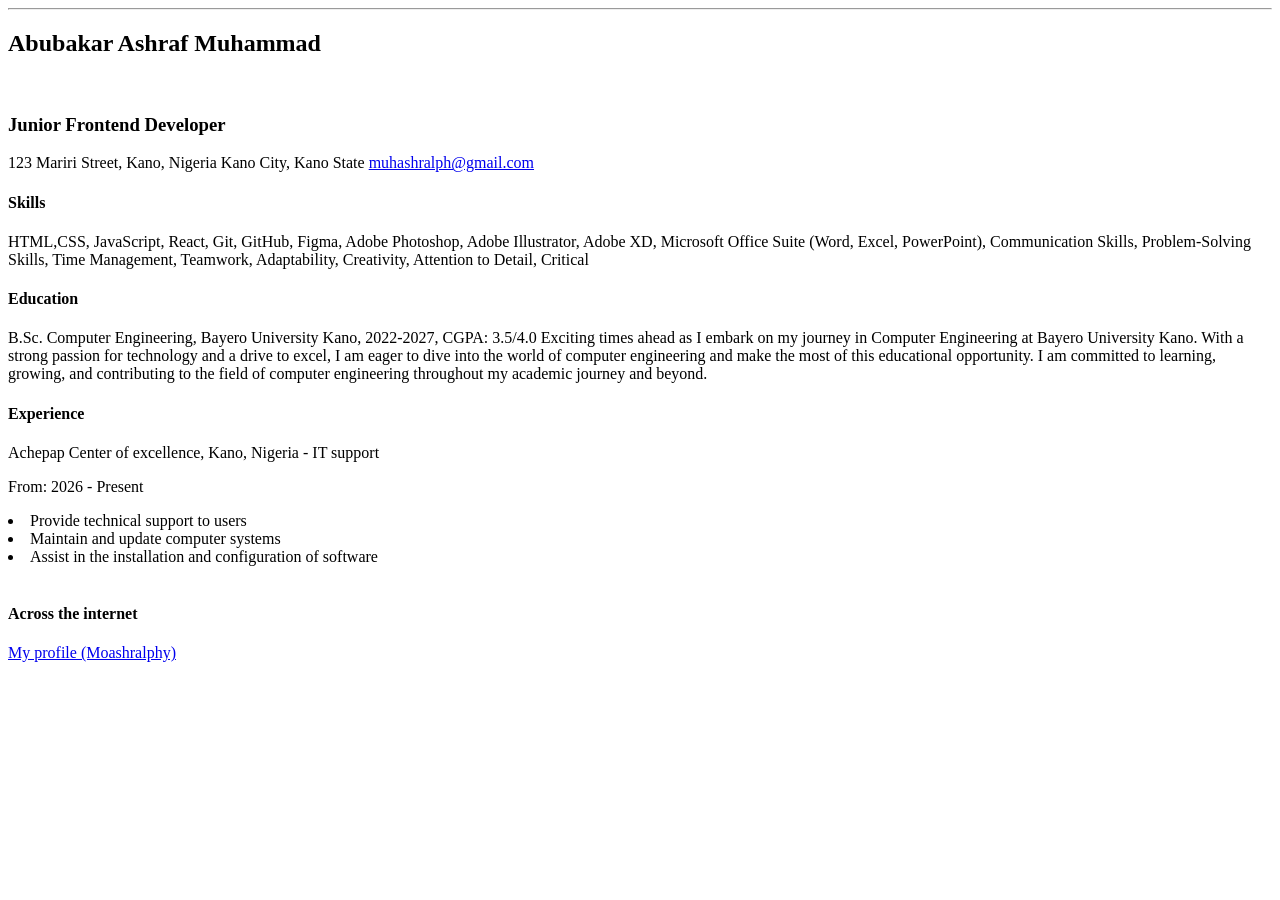
==== Curriculum Vitae.html @ b7cb78ca "Update project structure: add CV file and remove old web files - Added Curriculum Vitae.html and VSC" ====
<!DOCTYPE html>
<html lang="en">
<head>
    <meta charset="UTF-8">
    <meta name="viewport" content="width=device-width, initial-scale=1.0">
    <title>Curriculum Vitae</title>
</head>
<body>
    <hr>
    <h2>Abubakar Ashraf Muhammad</h2>
    <br>

    <h3>Junior Frontend Developer</h3>

        123 Mariri Street, Kano, Nigeria
        Kano City, Kano State
        <a href="mailto:muhashralph@gmail.com">muhashralph@gmail.com</a>

    
    <br>
    <h4>Skills</h4>
    HTML,CSS, JavaScript, React, Git, GitHub, Figma, Adobe Photoshop, Adobe Illustrator, Adobe XD, Microsoft Office Suite (Word, Excel, PowerPoint), Communication Skills, Problem-Solving Skills, Time Management, Teamwork, Adaptability, Creativity, Attention to Detail, Critical
    <br>

    <h4>Education</h4>
    
        B.Sc. Computer Engineering, Bayero University Kano,
        2022-2027, 
        CGPA: 3.5/4.0
        Exciting times ahead as I embark on my journey in Computer Engineering at Bayero University Kano. With a strong passion for technology and a drive to excel, I am eager to dive into the world of computer engineering and make the most of this educational opportunity. I am committed to learning, growing, and contributing to the field of computer engineering throughout my academic journey and beyond.
    <br>
    <h4>Experience</h4>
    
    Achepap Center of excellence, Kano, Nigeria - IT support
    <p>From: 2026 - Present</p>
    <list>
        <li>Provide technical support to users</li>
        <li>Maintain and update computer systems</li>
        <li>Assist in the installation and configuration of software</li>
    </list>
<br>
    <h4> Across the internet</h4>
    <a href="https://github.com/Moashralphy"> My profile (Moashralphy)</a>

    
</body>
</html>
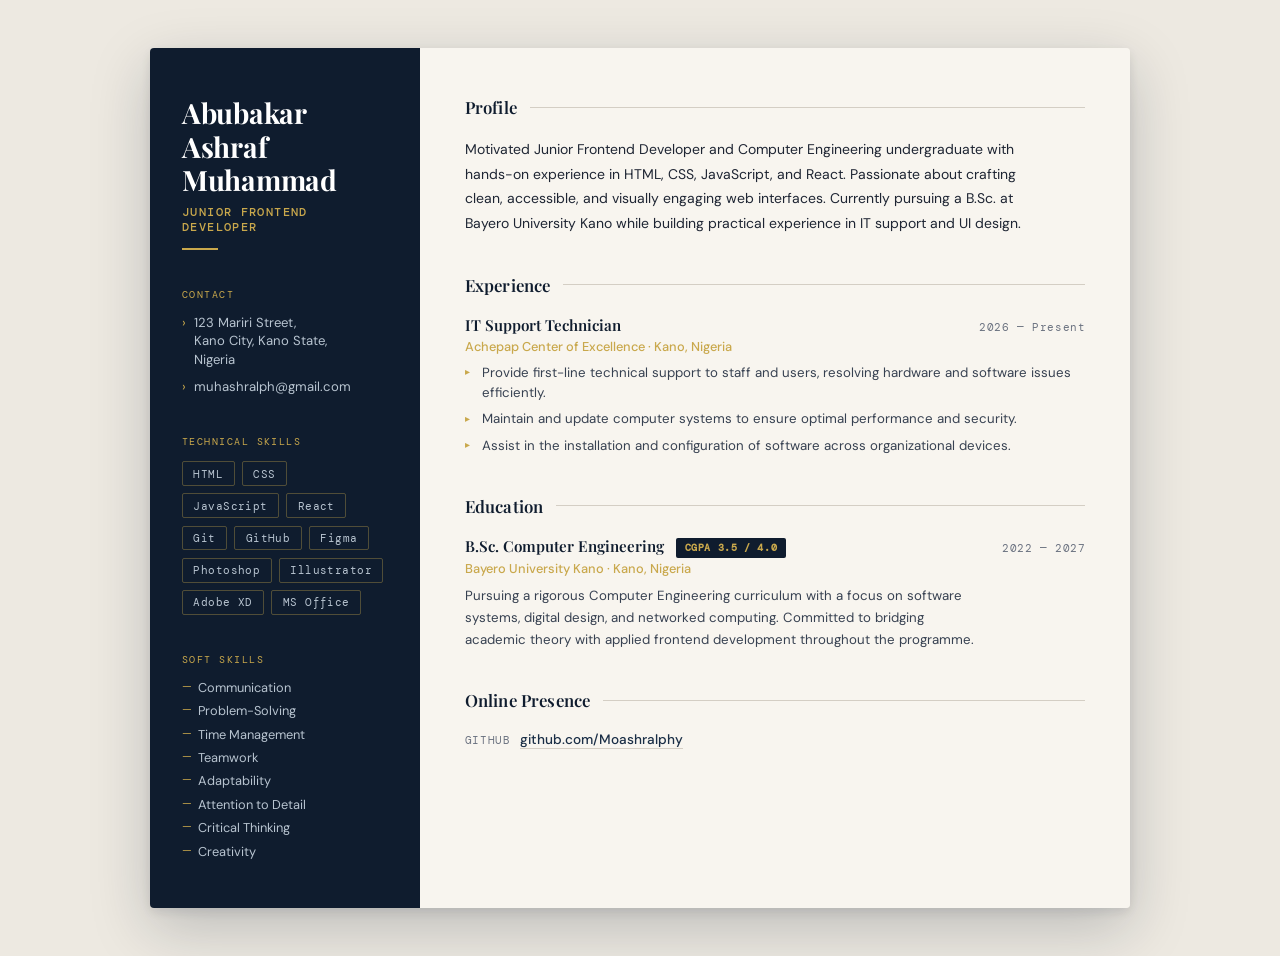
==== commit d9055d3c: "update curriculum vitae with new information and formatting" ====
--- a/Curriculum Vitae.html
+++ b/Curriculum Vitae.html
@@ -1,47 +1,490 @@
 <!DOCTYPE html>
 <html lang="en">
 <head>
-    <meta charset="UTF-8">
-    <meta name="viewport" content="width=device-width, initial-scale=1.0">
-    <title>Curriculum Vitae</title>
+  <meta charset="UTF-8" />
+  <meta name="viewport" content="width=device-width, initial-scale=1.0" />
+  <title>Curriculum Vitae | Abubakar Ashraf Muhammad</title>
+  <meta name="description" content="Professional CV for Abubakar Ashraf Muhammad, Junior Frontend Developer, Kano Nigeria." />
+  <link href="https://fonts.googleapis.com/css2?family=Playfair+Display:wght@400;600;700&family=DM+Sans:wght@300;400;500&family=DM+Mono:wght@400;500&display=swap" rel="stylesheet" />
+  <style>
+    /* ── Reset & Variables ─────────────────────────────────── */
+    *, *::before, *::after { box-sizing: border-box; margin: 0; padding: 0; }
+
+    :root {
+      --navy:    #0f1c2e;
+      --navy-mid:#1a2e46;
+      --cream:   #f8f5ef;
+      --warm-off:#ede9e1;
+      --gold:    #c9a84c;
+      --ink:     #1e2533;
+      --muted:   #6b7280;
+      --rule:    #d4cec4;
+
+      --serif:  'Playfair Display', Georgia, serif;
+      --sans:   'DM Sans', sans-serif;
+      --mono:   'DM Mono', monospace;
+    }
+
+    /* ── Page ──────────────────────────────────────────────── */
+    body {
+      background: var(--warm-off);
+      font-family: var(--sans);
+      color: var(--ink);
+      min-height: 100vh;
+      display: flex;
+      justify-content: center;
+      align-items: flex-start;
+      padding: 3rem 1.5rem;
+    }
+
+    /* ── Card ──────────────────────────────────────────────── */
+    .cv {
+      display: grid;
+      grid-template-columns: 270px 1fr;
+      max-width: 980px;
+      width: 100%;
+      box-shadow: 0 20px 60px rgba(15,28,46,.22), 0 4px 12px rgba(15,28,46,.1);
+      border-radius: 4px;
+      overflow: hidden;
+      animation: rise .6s ease both;
+    }
+
+    @keyframes rise {
+      from { opacity: 0; transform: translateY(22px); }
+      to   { opacity: 1; transform: translateY(0); }
+    }
+
+    /* ── Sidebar ───────────────────────────────────────────── */
+    .sidebar {
+      background: var(--navy);
+      color: #d6dde8;
+      padding: 3rem 2rem;
+      display: flex;
+      flex-direction: column;
+      gap: 2.4rem;
+    }
+
+    .sidebar-name {
+      font-family: var(--serif);
+      font-size: 1.75rem;
+      font-weight: 700;
+      color: #fff;
+      line-height: 1.2;
+      letter-spacing: -.3px;
+    }
+
+    .sidebar-title {
+      font-family: var(--mono);
+      font-size: .72rem;
+      font-weight: 500;
+      letter-spacing: .12em;
+      text-transform: uppercase;
+      color: var(--gold);
+      margin-top: .5rem;
+    }
+
+    .sidebar-divider {
+      width: 36px;
+      height: 2px;
+      background: var(--gold);
+      margin-top: .8rem;
+    }
+
+    /* sidebar section label */
+    .s-label {
+      font-family: var(--mono);
+      font-size: .65rem;
+      letter-spacing: .14em;
+      text-transform: uppercase;
+      color: var(--gold);
+      margin-bottom: .8rem;
+    }
+
+    .contact-list {
+      list-style: none;
+      display: flex;
+      flex-direction: column;
+      gap: .55rem;
+    }
+
+    .contact-list li {
+      font-size: .82rem;
+      line-height: 1.4;
+      color: #b8c4d0;
+      display: flex;
+      gap: .5rem;
+      align-items: flex-start;
+    }
+
+    .contact-list li::before {
+      content: '›';
+      color: var(--gold);
+      flex-shrink: 0;
+      margin-top: .05em;
+    }
+
+    .contact-list a {
+      color: inherit;
+      text-decoration: none;
+      border-bottom: 1px solid transparent;
+      transition: border-color .2s, color .2s;
+    }
+
+    .contact-list a:hover {
+      color: var(--gold);
+      border-bottom-color: var(--gold);
+    }
+
+    /* Skills */
+    .skill-chips {
+      display: flex;
+      flex-wrap: wrap;
+      gap: .45rem;
+    }
+
+    .chip {
+      font-family: var(--mono);
+      font-size: .68rem;
+      padding: .28rem .65rem;
+      border-radius: 2px;
+      border: 1px solid rgba(201,168,76,.35);
+      color: #b8c4d0;
+      letter-spacing: .04em;
+      transition: background .2s, color .2s;
+    }
+
+    .chip:hover {
+      background: rgba(201,168,76,.12);
+      color: var(--gold);
+    }
+
+    /* Soft skills */
+    .soft-list {
+      list-style: none;
+      display: flex;
+      flex-direction: column;
+      gap: .4rem;
+    }
+
+    .soft-list li {
+      font-size: .8rem;
+      color: #b8c4d0;
+      padding-left: 1rem;
+      position: relative;
+    }
+
+    .soft-list li::before {
+      content: '—';
+      position: absolute;
+      left: 0;
+      color: var(--gold);
+      font-size: .7rem;
+    }
+
+    /* ── Main ──────────────────────────────────────────────── */
+    .main {
+      background: var(--cream);
+      padding: 3rem 2.8rem;
+      display: flex;
+      flex-direction: column;
+      gap: 2.4rem;
+    }
+
+    /* section */
+    .cv-section {}
+
+    .cv-section-header {
+      display: flex;
+      align-items: center;
+      gap: .8rem;
+      margin-bottom: 1.2rem;
+    }
+
+    .cv-section-header h2 {
+      font-family: var(--serif);
+      font-size: 1.05rem;
+      font-weight: 600;
+      color: var(--navy);
+      letter-spacing: .01em;
+      white-space: nowrap;
+    }
+
+    .header-rule {
+      flex: 1;
+      height: 1px;
+      background: var(--rule);
+    }
+
+    /* Summary */
+    .summary p {
+      font-size: .875rem;
+      line-height: 1.75;
+      color: var(--ink);
+      max-width: 58ch;
+    }
+
+    /* Entry (education / experience) */
+    .entry {
+      margin-bottom: 1.4rem;
+    }
+
+    .entry:last-child { margin-bottom: 0; }
+
+    .entry-top {
+      display: flex;
+      justify-content: space-between;
+      align-items: baseline;
+      flex-wrap: wrap;
+      gap: .3rem;
+    }
+
+    .entry-role {
+      font-family: var(--serif);
+      font-size: .95rem;
+      font-weight: 600;
+      color: var(--navy);
+    }
+
+    .entry-date {
+      font-family: var(--mono);
+      font-size: .7rem;
+      color: var(--muted);
+      letter-spacing: .05em;
+    }
+
+    .entry-org {
+      font-size: .8rem;
+      font-weight: 500;
+      color: var(--gold);
+      margin-top: .18rem;
+      margin-bottom: .5rem;
+    }
+
+    .entry-desc {
+      font-size: .83rem;
+      line-height: 1.65;
+      color: #374151;
+      max-width: 58ch;
+    }
+
+    .entry-list {
+      list-style: none;
+      display: flex;
+      flex-direction: column;
+      gap: .35rem;
+      margin-top: .4rem;
+    }
+
+    .entry-list li {
+      font-size: .83rem;
+      color: #374151;
+      padding-left: 1.1rem;
+      position: relative;
+      line-height: 1.55;
+    }
+
+    .entry-list li::before {
+      content: '▸';
+      position: absolute;
+      left: 0;
+      color: var(--gold);
+      font-size: .6rem;
+      top: .28em;
+    }
+
+    /* GPA badge */
+    .badge {
+      display: inline-block;
+      font-family: var(--mono);
+      font-size: .65rem;
+      padding: .2rem .55rem;
+      background: var(--navy);
+      color: var(--gold);
+      border-radius: 2px;
+      margin-left: .5rem;
+      vertical-align: middle;
+      letter-spacing: .06em;
+    }
+
+    /* Online */
+    .link-item {
+      display: flex;
+      align-items: center;
+      gap: .6rem;
+      font-size: .85rem;
+    }
+
+    .link-item a {
+      color: var(--navy-mid);
+      text-decoration: none;
+      font-weight: 500;
+      border-bottom: 1px solid var(--rule);
+      transition: color .2s, border-color .2s;
+    }
+
+    .link-item a:hover {
+      color: var(--gold);
+      border-bottom-color: var(--gold);
+    }
+
+    .link-label {
+      font-family: var(--mono);
+      font-size: .68rem;
+      color: var(--muted);
+      letter-spacing: .06em;
+      text-transform: uppercase;
+    }
+
+    /* ── Responsive ────────────────────────────────────────── */
+    @media (max-width: 680px) {
+      body { padding: 1rem .5rem; }
+      .cv { grid-template-columns: 1fr; }
+      .sidebar { padding: 2.2rem 1.6rem; }
+      .main { padding: 2rem 1.6rem; }
+    }
+
+    @media print {
+      body { background: white; padding: 0; }
+      .cv { box-shadow: none; }
+    }
+  </style>
 </head>
 <body>
-    <hr>
-    <h2>Abubakar Ashraf Muhammad</h2>
-    <br>
-
-    <h3>Junior Frontend Developer</h3>
-
-        123 Mariri Street, Kano, Nigeria
-        Kano City, Kano State
-        <a href="mailto:muhashralph@gmail.com">muhashralph@gmail.com</a>
-
-    
-    <br>
-    <h4>Skills</h4>
-    HTML,CSS, JavaScript, React, Git, GitHub, Figma, Adobe Photoshop, Adobe Illustrator, Adobe XD, Microsoft Office Suite (Word, Excel, PowerPoint), Communication Skills, Problem-Solving Skills, Time Management, Teamwork, Adaptability, Creativity, Attention to Detail, Critical
-    <br>
-
-    <h4>Education</h4>
-    
-        B.Sc. Computer Engineering, Bayero University Kano,
-        2022-2027, 
-        CGPA: 3.5/4.0
-        Exciting times ahead as I embark on my journey in Computer Engineering at Bayero University Kano. With a strong passion for technology and a drive to excel, I am eager to dive into the world of computer engineering and make the most of this educational opportunity. I am committed to learning, growing, and contributing to the field of computer engineering throughout my academic journey and beyond.
-    <br>
-    <h4>Experience</h4>
-    
-    Achepap Center of excellence, Kano, Nigeria - IT support
-    <p>From: 2026 - Present</p>
-    <list>
-        <li>Provide technical support to users</li>
-        <li>Maintain and update computer systems</li>
-        <li>Assist in the installation and configuration of software</li>
-    </list>
-<br>
-    <h4> Across the internet</h4>
-    <a href="https://github.com/Moashralphy"> My profile (Moashralphy)</a>
-
-    
+
+<article class="cv">
+
+  <!-- ══════════════ SIDEBAR ══════════════ -->
+  <aside class="sidebar">
+
+    <div>
+      <p class="sidebar-name">Abubakar<br>Ashraf<br>Muhammad</p>
+      <p class="sidebar-title">Junior Frontend Developer</p>
+      <div class="sidebar-divider"></div>
+    </div>
+
+    <section>
+      <p class="s-label">Contact</p>
+      <ul class="contact-list">
+        <li>123 Mariri Street,<br>Kano City, Kano State,<br>Nigeria</li>
+        <li><a href="mailto:muhashralph@gmail.com">muhashralph@gmail.com</a></li>
+      </ul>
+    </section>
+
+    <section>
+      <p class="s-label">Technical Skills</p>
+      <div class="skill-chips">
+        <span class="chip">HTML</span>
+        <span class="chip">CSS</span>
+        <span class="chip">JavaScript</span>
+        <span class="chip">React</span>
+        <span class="chip">Git</span>
+        <span class="chip">GitHub</span>
+        <span class="chip">Figma</span>
+        <span class="chip">Photoshop</span>
+        <span class="chip">Illustrator</span>
+        <span class="chip">Adobe XD</span>
+        <span class="chip">MS Office</span>
+      </div>
+    </section>
+
+    <section>
+      <p class="s-label">Soft Skills</p>
+      <ul class="soft-list">
+        <li>Communication</li>
+        <li>Problem-Solving</li>
+        <li>Time Management</li>
+        <li>Teamwork</li>
+        <li>Adaptability</li>
+        <li>Attention to Detail</li>
+        <li>Critical Thinking</li>
+        <li>Creativity</li>
+      </ul>
+    </section>
+
+  </aside>
+
+  <!-- ══════════════ MAIN ══════════════ -->
+  <main class="main">
+
+    <!-- Summary -->
+    <section class="cv-section summary">
+      <div class="cv-section-header">
+        <h2>Profile</h2>
+        <div class="header-rule"></div>
+      </div>
+      <p>
+        Motivated Junior Frontend Developer and Computer Engineering undergraduate
+        with hands-on experience in HTML, CSS, JavaScript, and React. Passionate
+        about crafting clean, accessible, and visually engaging web interfaces.
+        Currently pursuing a B.Sc. at Bayero University Kano while building
+        practical experience in IT support and UI design.
+      </p>
+    </section>
+
+    <!-- Experience -->
+    <section class="cv-section">
+      <div class="cv-section-header">
+        <h2>Experience</h2>
+        <div class="header-rule"></div>
+      </div>
+
+      <div class="entry">
+        <div class="entry-top">
+          <span class="entry-role">IT Support Technician</span>
+          <span class="entry-date">2026 — Present</span>
+        </div>
+        <p class="entry-org">Achepap Center of Excellence · Kano, Nigeria</p>
+        <ul class="entry-list">
+          <li>Provide first-line technical support to staff and users, resolving hardware and software issues efficiently.</li>
+          <li>Maintain and update computer systems to ensure optimal performance and security.</li>
+          <li>Assist in the installation and configuration of software across organizational devices.</li>
+        </ul>
+      </div>
+    </section>
+
+    <!-- Education -->
+    <section class="cv-section">
+      <div class="cv-section-header">
+        <h2>Education</h2>
+        <div class="header-rule"></div>
+      </div>
+
+      <div class="entry">
+        <div class="entry-top">
+          <span class="entry-role">
+            B.Sc. Computer Engineering
+            <span class="badge">CGPA 3.5 / 4.0</span>
+          </span>
+          <span class="entry-date">2022 — 2027</span>
+        </div>
+        <p class="entry-org">Bayero University Kano · Kano, Nigeria</p>
+        <p class="entry-desc">
+          Pursuing a rigorous Computer Engineering curriculum with a focus on
+          software systems, digital design, and networked computing. Committed
+          to bridging academic theory with applied frontend development
+          throughout the programme.
+        </p>
+      </div>
+    </section>
+
+    <!-- Online -->
+    <section class="cv-section">
+      <div class="cv-section-header">
+        <h2>Online Presence</h2>
+        <div class="header-rule"></div>
+      </div>
+
+      <div class="link-item">
+        <span class="link-label">GitHub</span>
+        <a href="https://github.com/Moashralphy" target="_blank" rel="noopener">
+          github.com/Moashralphy
+        </a>
+      </div>
+    </section>
+
+  </main>
+
+</article>
+
 </body>
 </html>
